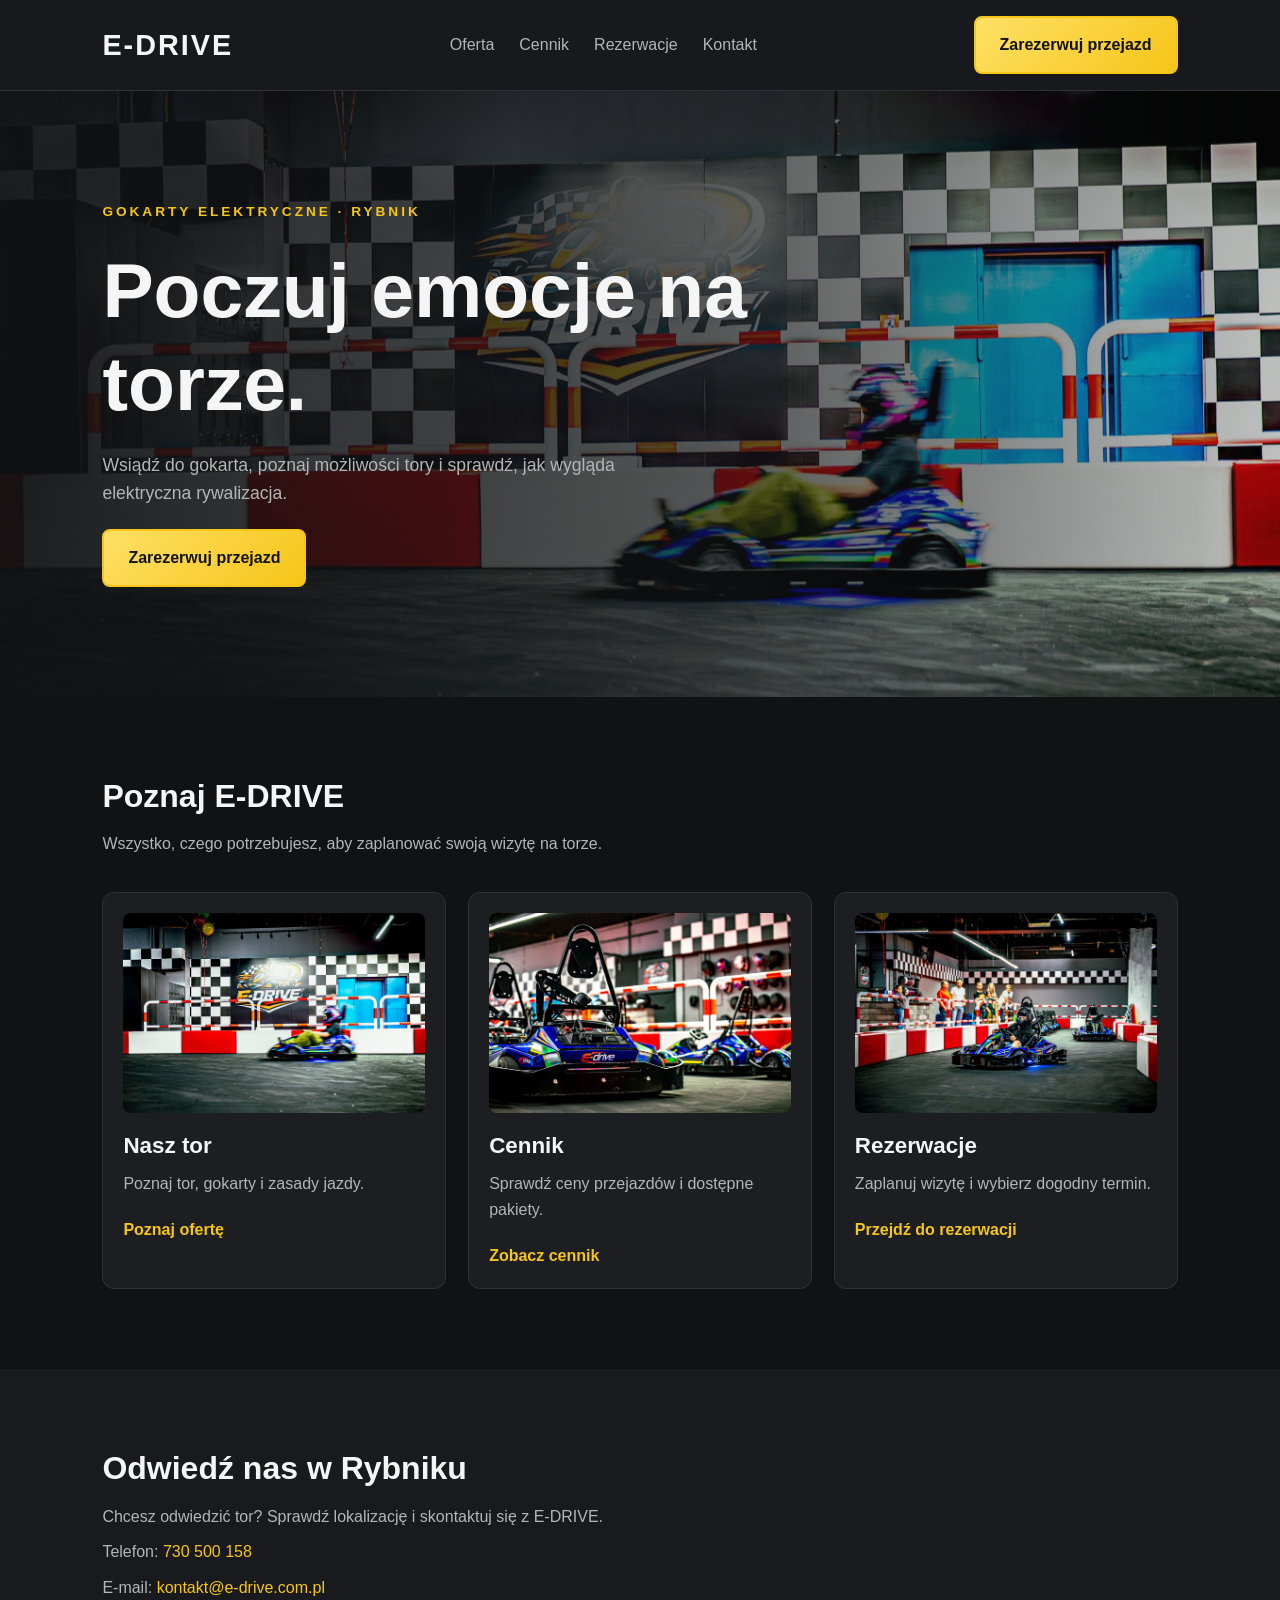
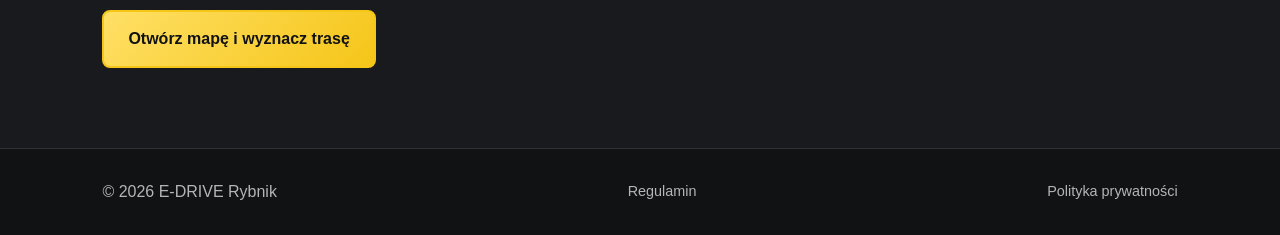
==== index.html @ 123399a1 "Add files via upload" ====
<!DOCTYPE html>
<html lang="pl">
<head>
    <meta charset="UTF-8">
    <meta name="viewport" content="width=device-width, initial-scale=1.0">

    <title>E-DRIVE Rybnik - Gokarty elektryczne</title>

    <meta name="description" content="Poznaj świat elektrycznych gokartów E-DRIVE w Rybniku. Sprawdź ofertę, cennik i zarezerwuj przejazd.">

    <link rel="stylesheet" href="style.css">
</head>
<body>
    <!-- NAWIGACJA -->
    <header>
        <nav>
            <a href="index.html" class="logo">E-DRIVE</a>

            <button
                class="menu-toggle"
                type="button"
                aria-expanded="false"
                aria-controls="main-menu"
            >
                ☰ Menu
            </button>

            <ul id="main-menu" class="nav-links">
                <li><a href="#oferta">Oferta</a></li>
                <li><a href="#cennik">Cennik</a></li>
                <li><a href="#rezerwacje">Rezerwacje</a></li>
                <li><a href="#kontakt">Kontakt</a></li>
            </ul>

            <a href="#rezerwacje" class="button">Zarezerwuj przejazd</a>
        </nav>
    </header>

    <!-- SEKCJA POWITALNA -->
    <main>
        <section class="hero">
            <p class="hero-label">GOKARTY ELEKTRYCZNE · RYBNIK</p>

            <h1>Poczuj emocje na torze.</h1>

            <p>
                Wsiądź do gokarta, poznaj możliwości tory
                i sprawdź, jak wygląda elektryczna rywalizacja.
            </p>

            <a href="#rezerwacje" class="button">Zarezerwuj przejazd</a>
        </section>

        <!-- NAJWAŻNIEJSZE INFORMACJE -->
        <section id="oferta">
            <h2>Poznaj E-DRIVE</h2>

            <p>
                Wszystko, czego potrzebujesz, aby zaplanować
                swoją wizytę na torze.
            </p>

            <div class="info-cards">

                <article class="card">
                    <img src="images/tor.jpg" alt="Tor gokartowy E-DRIVE">
                    <h3>Nasz tor</h3>
                    <p>
                        Poznaj tor, gokarty i zasady jazdy.
                    </p>
                    <a href="oferta.html">Poznaj ofertę</a>
                </article>

                <article class="card" id="cennik">
                    <img src="images/gokart.jpg" alt="Gokart elektryczny">
                    <h3>Cennik</h3>
                    <p>
                        Sprawdź ceny przejazdów i dostępne pakiety.
                    </p>
                    <a href="cennik.html">Zobacz cennik</a>
                </article>

                <article class="card" id="rezerwacje">
                    <img src="images/jazda.jpg" alt="Jazda gokartem na torze">
                    <h3>Rezerwacje</h3>
                    <p>
                        Zaplanuj wizytę i wybierz dogodny termin.
                    </p>
                    <a
                        href="https://e-drive.com.pl/rezerwacja"
                        target="_blank"
                        rel="noopener noreferrer"
                    >
                        Przejdź do rezerwacji
                    </a>
                </article>

            </div>
        </section>

        <!-- KONTAKT -->
        <section id="kontakt">
            <h2>Odwiedź nas w Rybniku</h2>

            <p>
                Chcesz odwiedzić tor? Sprawdź lokalizację
                i skontaktuj się z E-DRIVE.
            </p>

            <p>
                Telefon:
                <a href="tel:+48730500158">730 500 158</a>
            </p>

            <p>
                E-mail:
                <a href="mailto:kontakt@e-drive.com.pl">
                    kontakt@e-drive.com.pl
                </a>
            </p>

            <a
                href="https://www.google.com/maps/search/?api=1&query=E-DRIVE+Rybnik"
                class="button"
                target="_blank"
                rel="noopener noreferrer"
            >
                Otwórz mapę i wyznacz trasę
            </a>
        </section>
    </main>

    <!-- STOPKA -->
    <footer>
        <p>&copy; 2026 E-DRIVE Rybnik</p>

        <a href="regulamin.html">Regulamin</a>
        <a href="polityka-prywatności.html">Polityka prywatności</a>
    </footer>

    <script src="script.js"></script>
</body>
</html>
---- style.css ----
/* =================================
    1. USTAWIENIA GLOBALNE
================================= */

* {
    margin: 0;
    padding: 0;
    box-sizing: border-box;
}

:root {
    --color-bg: #111214;
    --color-surface: #1c1e22;
    --color-text: #f5f5f5;
    --color-muted: #b5b5b5;
    --color-accent: #f5c518;
    --color-dark: #111214;
}

html {
    scroll-behavior: smooth;
    scroll-padding-top: 100px;
}

body {
    font-family: Arial, Helvetica, sans-serif;
    background-color: var(--color-bg);
    color: var(--color-text);
    line-height: 1.6;
}

a {
    color: inherit;
    text-decoration: none;
}

section {
    padding: 80px 8%;
}

h1,
h2,
h3 {
    line-height: 1.2;
}

h2 {
    font-size: 2rem;
    margin-bottom: 16px;
}

p {
    color: var(--color-muted);
}


/* =================================
    2. NAGŁÓWEK I MENU
================================= */

header {
    background-color: #18191c;
    border-bottom: 1px solid #303136;
}

nav {
    min-height: 80px;
    padding: 16px 8%;
    display: flex;
    align-items: center;
    justify-content: space-between;
    gap: 30px;
}

.logo {
    font-size: 1.8rem;
    font-weight: 900;
    letter-spacing: 2px;
}

nav ul {
    list-style: none;
    display: flex;
    align-items: center;
    gap: 25px;
}

nav ul a {
    color: var(--color-muted);
    transition: color 0.2s;
}

nav ul a:hover {
    color: var(--color-accent);
}


/* =================================
    3. PRZYCISKI
================================= */

.button {
    display: inline-block;
    padding: 14px 24px;

    background: linear-gradient(
        135deg,
        #ffe066,
        var(--color-accent)
    );

    color: var(--color-dark);
    font-weight: 800;
    border: 2px solid var(--color-accent);
    border-radius: 8px;
    text-align: center;
    cursor: pointer;

    transition:
        transform 0.2s ease,
        box-shadow 0.2s ease,
        background-color 0.2s ease;
}

.button:hover {
    transform: translateY(-2px);
    box-shadow: 0 8px 20px rgba(245, 197, 24, 0.2);
}

.button:active {
    transform: translateY(0);
}

.button:focus-visible {
    outline: 3px solid white;
    outline-offset: 4px;
}


/* =================================
    4. SEKCJA POWITALNA
================================= */

.hero {
    min-height: 560px;
    padding: 110px 8%;

    display: flex;
    flex-direction: column;
    align-items: flex-start;
    justify-content: center;
    gap: 22px;

    background:
        linear-gradient(
            90deg,
            rgba(17, 18, 20, 0.95) 0%,
            rgba(17, 18, 20, 0.70) 55%,
            rgba(17, 18, 20, 0.25) 100%
        ),
        url("images/tor.jpg") center / cover no-repeat;
}

.hero-label {
    color: var(--color-accent);
    font-size: 0.85rem;
    font-weight: 700;
    letter-spacing: 3px;
}

.hero h1 {
    max-width: 750px;
    font-size: clamp(2.5rem, 6vw, 4.8rem);
    font-weight: 900;
}

.hero > p:not(.hero-label) {
    max-width: 580px;
    font-size: 1.1rem;
}


/* =================================
    5. KARTY INFORMACJI
================================= */

.info-cards {
    display: grid;
    grid-template-columns: repeat(3, minmax(0, 1fr));
    gap: 22px;
    margin-top: 35px;
}

.card {
    padding: 20px;
    background-color: var(--color-surface);
    border: 1px solid #303136;
    border-radius: 12px;
    overflow: hidden;

    transition:
        transform 0.25s ease,
        border-color 0.25s ease,
        box-shadow 0.25s ease;
}

.card:hover {
    transform: translateY(-5px);
    border-color: var(--color-accent);
    box-shadow: 0 12px 30px rgba(0, 0, 0, 0.25);
}

.card h3 {
    margin-bottom: 12px;
    font-size: 1.4rem;
}

.card p {
    margin-bottom: 20px;
}

.card a {
    color: var(--color-accent);
    font-weight: 700;
}


/* =================================
    6. KONTAKT
================================= */

#kontakt {
    background-color: #191a1e;
}

#kontakt p {
    margin-bottom: 10px;
}

#kontakt a:not(.button) {
    color: var(--color-accent);
}


/* =================================
    7. STOPKA
================================= */

footer {
    padding: 30px 8%;
    display: flex;
    justify-content: space-between;
    align-items: center;
    flex-wrap: wrap;
    gap: 15px;
    border-top: 1px solid #303136;
}

footer a {
    color: var(--color-muted);
    font-size: 0.9rem;
}

footer a:hover {
    color: var(--color-accent);
}


/* =================================
    8. TELEFONY I TABLETY
================================= */

@media (max-width: 900px) {
    nav {
        flex-wrap: wrap;
    }

    nav ul {
        gap: 15px;
        flex-wrap: wrap;
    }

    .info-cards {
        grid-template-columns: repeat(2, minmax(0, 1fr));
    }
}

@media (max-width: 600px) {
    nav {
        padding: 20px 6%;
        gap: 18px;
    }

    nav ul {
        width: 100%;
        gap: 12px 18px;
    }

    nav ul a {
        font-size: 0.9rem;
    }

    nav > .button {
        width: 100%;
    }

    .hero {
        min-height: 400px;
        padding: 75px 6%;
    }

    .hero h1 {
        font-size: 2.6rem;
    }

    section {
        padding: 55px 6%;
    }

    .info-card {
        grid-template-columns: 1fr;
    }

    footer {
        padding: 25px 6%;
        flex-direction: column;
        align-items: flex-start;
    }
}

/* Przycisk menu - domyślnie ukryty na komputerach */
.menu-toggle {
    display: none;
    padding: 10px 14px;
    background: transparent;
    color: var(--color-text);
    border: 1px solid #45464b;
    border-radius: 5px;
    font-size: 1rem;
    cursor: pointer;
}

/* Nawigacja na telefonach */
@media (max-width: 600px) {
    nav {
        position: relative;
        padding: 20px 6%;
        display: flex;
        flex-wrap: wrap;
        justify-content: space-between;
        gap: 16px;
    }

    .menu-toggle {
        display: block;
    }

    nav ul.nav-links {
        display: none;
        width: 100%;
        flex-direction: column;
        align-items: flex-start;
        gap: 0;
        order: 3;
    }

    nav ul.nav-links.is-open {
        display: flex;
    }

    nav ul.nav-links li {
        width: 100%;
    }

    nav ul.nav-links a {
        display: block;
        width: 100%;
        padding: 12px 0;
    }

    nav > .button {
        width: 100%;
        order: 4;
    }
}

/* TEST MENU */
@media (max-width: 600px) {
    nav ul.nav-links.is-open {
        display: flex !important;
        flex-direction: column;
        width: 100%;
        background-color: #1c1e22;
        padding: 15px;
    }
}

/* Zdjęcia w kartach */
.card img {
    display: block;
    width: 100%;
    height: 200px;
    object-fit: cover;
    border-radius: 8px;
    margin-bottom: 20px;
}
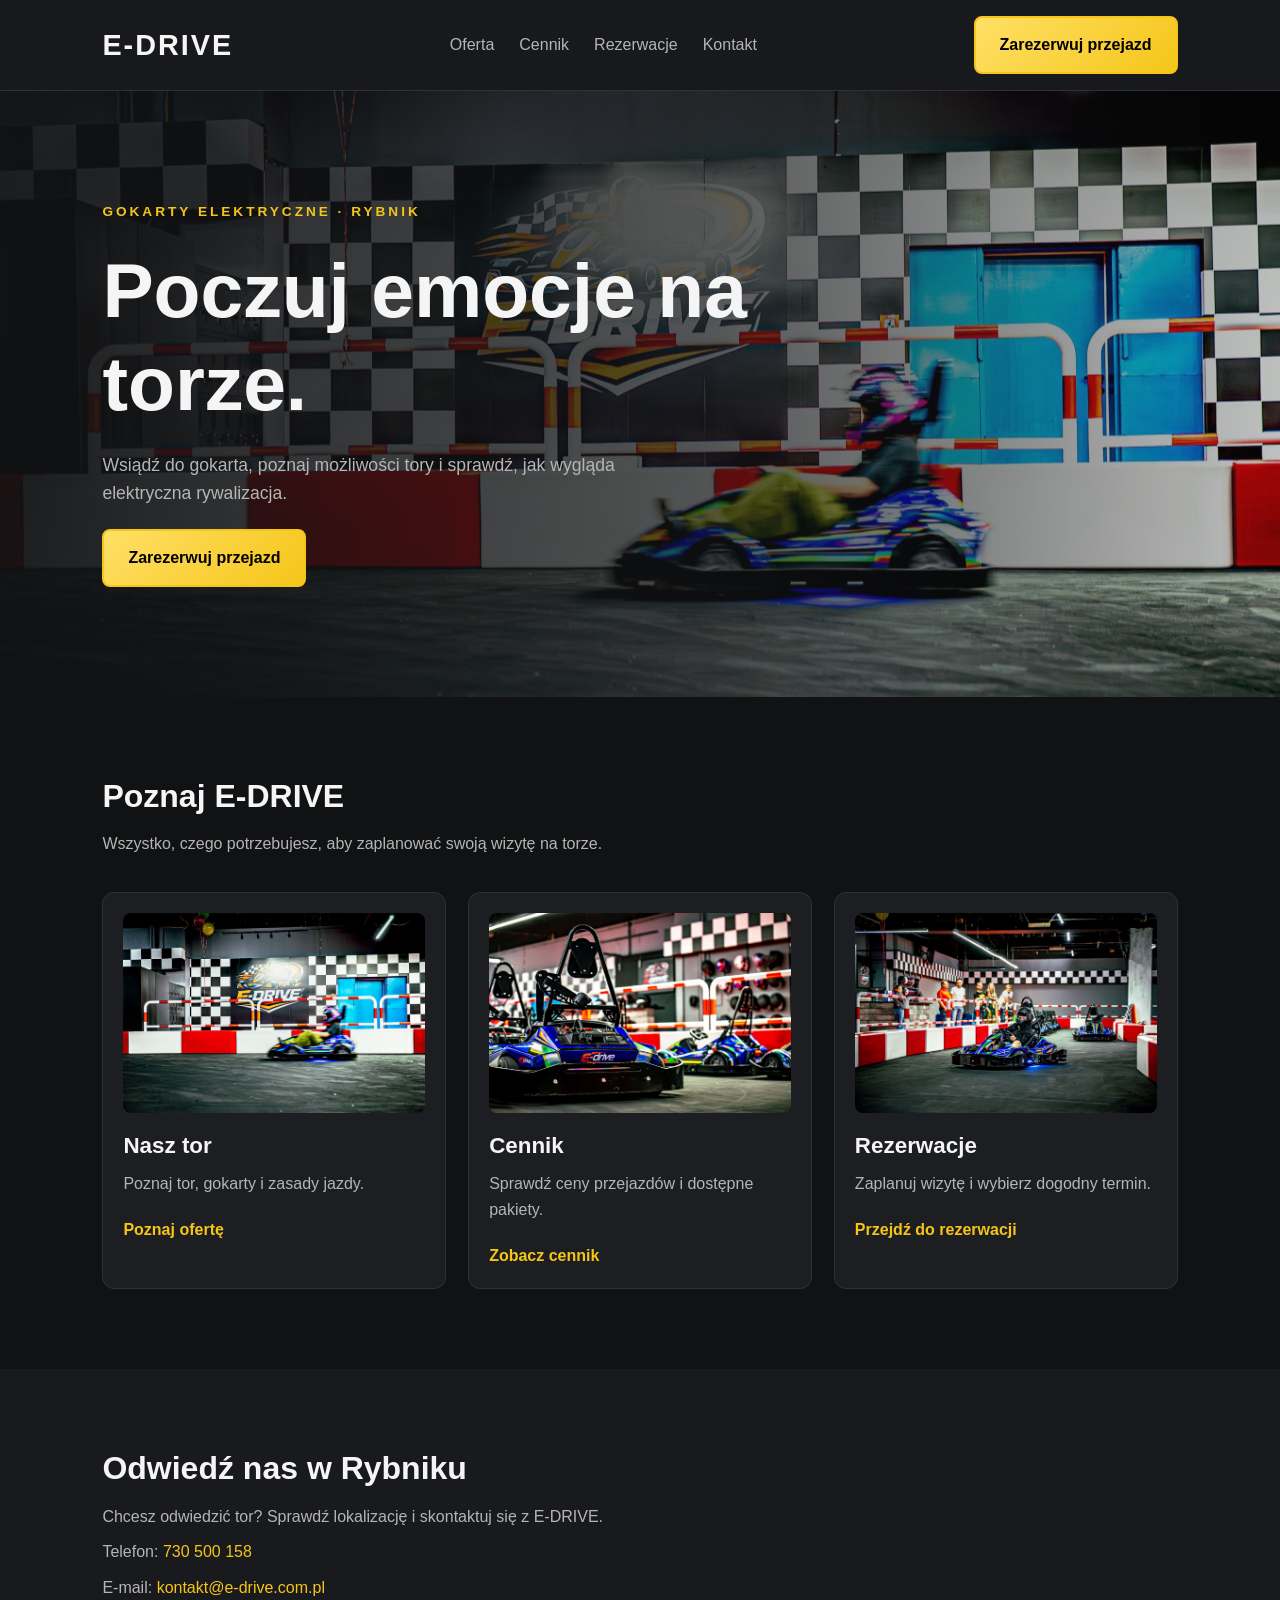
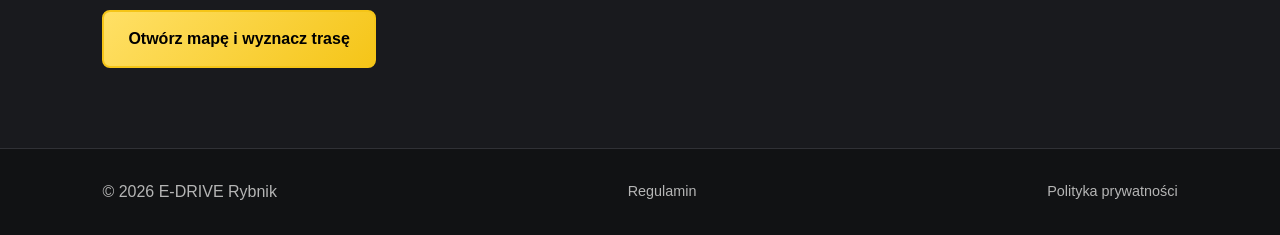
==== commit 498be4e5: "Add files via upload" ====
--- a/index.html
+++ b/index.html
@@ -27,7 +27,7 @@
 
             <ul id="main-menu" class="nav-links">
                 <li><a href="#oferta">Oferta</a></li>
-                <li><a href="#cennik">Cennik</a></li>
+                <li><a href="cennik.html">Cennik</a></li>
                 <li><a href="#rezerwacje">Rezerwacje</a></li>
                 <li><a href="#kontakt">Kontakt</a></li>
             </ul>
--- a/style.css
+++ b/style.css
@@ -403,4 +403,49 @@
     object-fit: cover;
     border-radius: 8px;
     margin-bottom: 20px;
+}
+
+/* CENNIK */
+
+.pricing-intro {
+    margin-bottom: 30px;
+}
+
+.price-list {
+    list-style: none;
+    margin: 22px 0;
+}
+
+.price-list li {
+    display: flex;
+    justify-content: space-between;
+    align-items: center;
+    gap: 12px;
+    padding: 12px 0;
+    border-bottom: 1px solid #383a40;
+}
+
+.price-list strong {
+    color: var(--color-accent);
+    white-space: nowrap;
+    font-size: 1.1rem;
+}
+
+.price-list + .button {
+    margin-top: 8px;
+}
+
+.passes-heading {
+    margin-top: 55px;
+}
+
+.pricing-note {
+    margin: 30px 0 15px;
+    font-size: 0.95rem;
+}
+
+.button,
+a.button,
+button {
+    color: #000000 !important;
 }
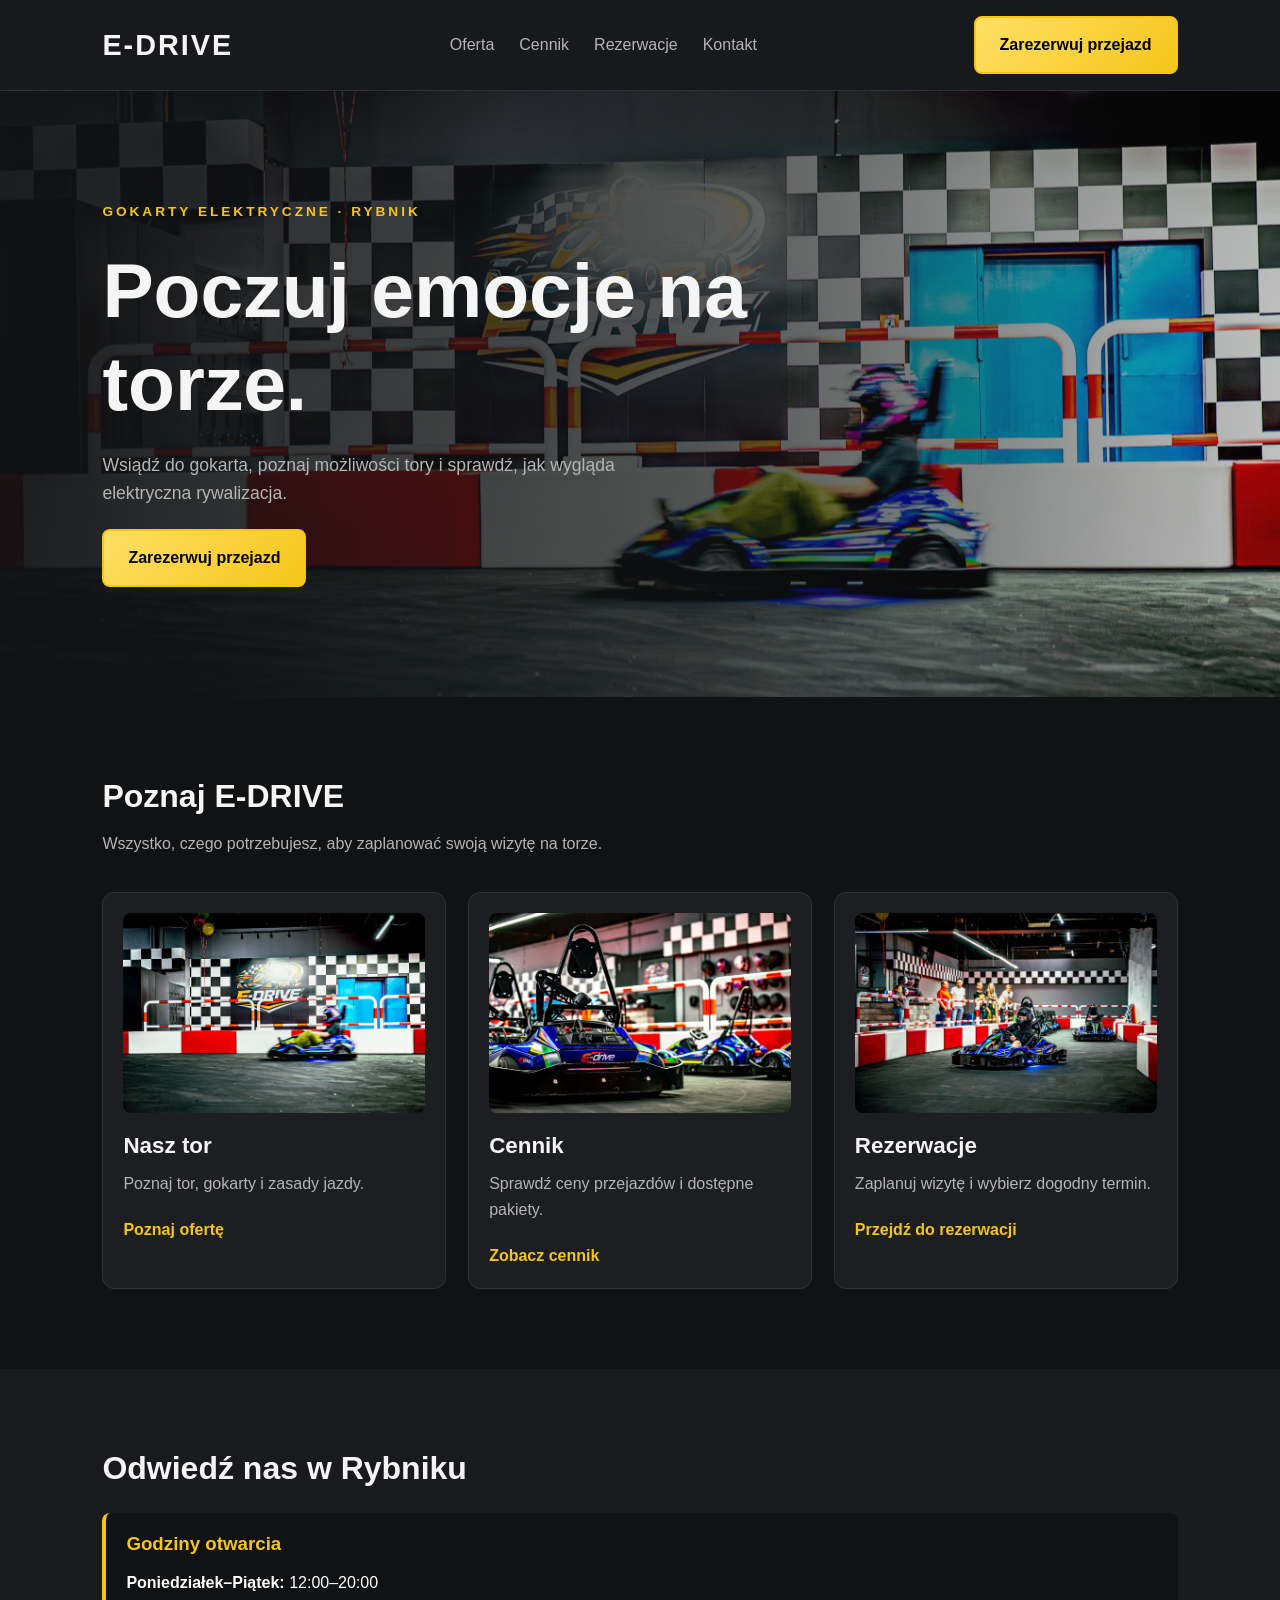
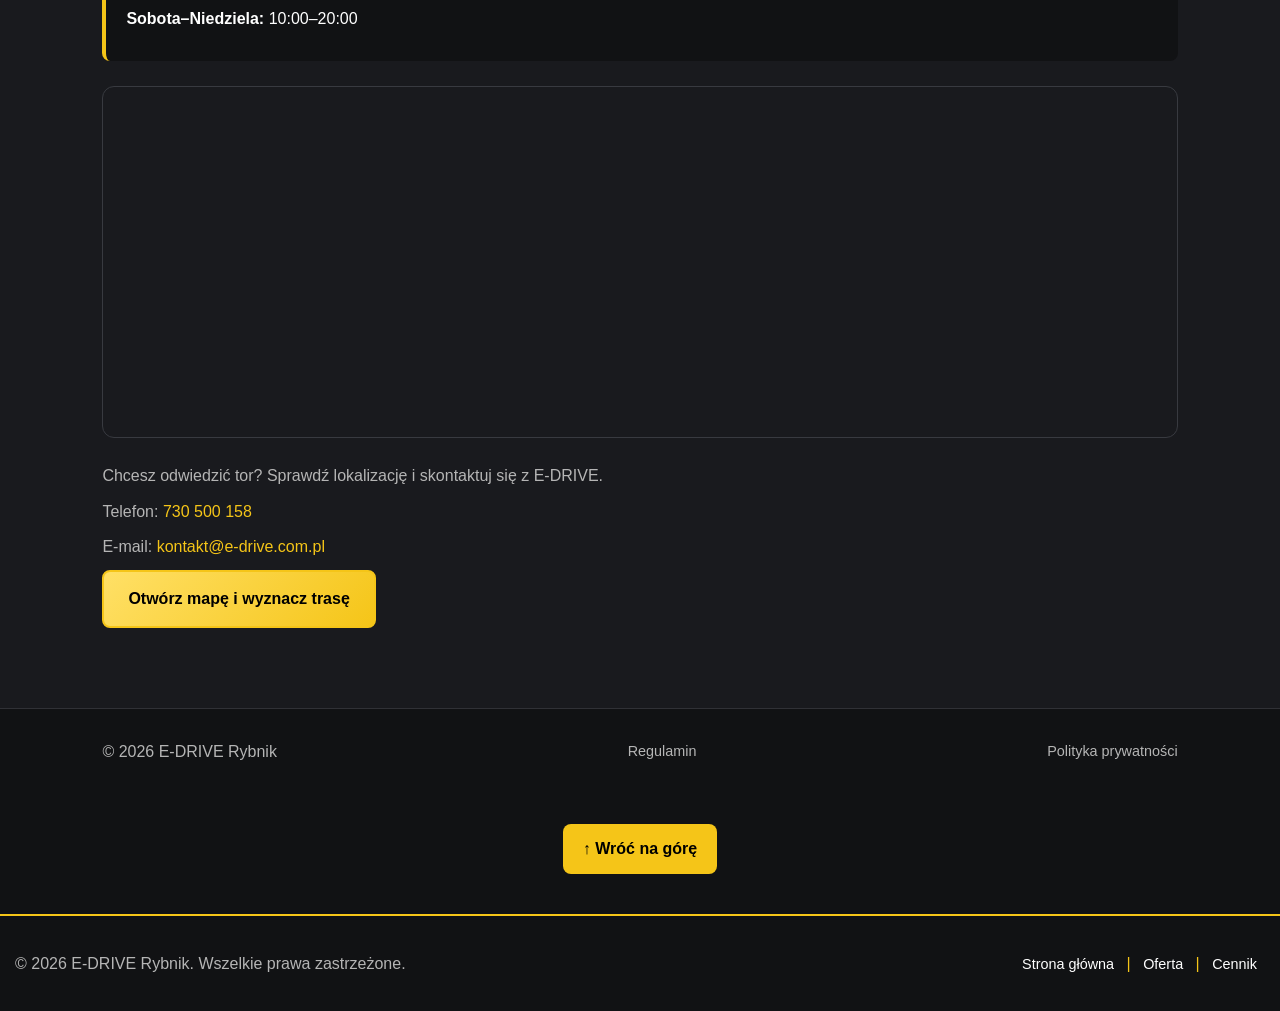
==== commit 86f0f3cf: "Add files via upload" ====
--- a/index.html
+++ b/index.html
@@ -4,13 +4,15 @@
     <meta charset="UTF-8">
     <meta name="viewport" content="width=device-width, initial-scale=1.0">
 
-    <title>E-DRIVE Rybnik - Gokarty elektryczne</title>
+    <title>E-DRIVE Rybnik – Gokarty elektryczne i tor kartingowy</title>
 
-    <meta name="description" content="Poznaj świat elektrycznych gokartów E-DRIVE w Rybniku. Sprawdź ofertę, cennik i zarezerwuj przejazd.">
+    <meta name="description" content="E-DRIVE Rybnik – poczuj emocje na torze gokartów elektrycznych. Sprawdź ofertę, cennik, godziny otwarcia i zarezerwuj przejazd.">
 
     <link rel="stylesheet" href="style.css">
+
+    <link rel="icon" type="image/png" href="images/logo.png">
 </head>
-<body>
+<body id="top">
     <!-- NAWIGACJA -->
     <header>
         <nav>
@@ -28,7 +30,7 @@
             <ul id="main-menu" class="nav-links">
                 <li><a href="#oferta">Oferta</a></li>
                 <li><a href="cennik.html">Cennik</a></li>
-                <li><a href="#rezerwacje">Rezerwacje</a></li>
+                <li><a href="#oferta">Rezerwacje</a></li>
                 <li><a href="#kontakt">Kontakt</a></li>
             </ul>
 
@@ -80,7 +82,7 @@
                     <a href="cennik.html">Zobacz cennik</a>
                 </article>
 
-                <article class="card" id="rezerwacje">
+                <article class="card">
                     <img src="images/jazda.jpg" alt="Jazda gokartem na torze">
                     <h3>Rezerwacje</h3>
                     <p>
@@ -101,6 +103,33 @@
         <!-- KONTAKT -->
         <section id="kontakt">
             <h2>Odwiedź nas w Rybniku</h2>
+
+            <div class="opening-hours">
+                <h3>Godziny otwarcia</h3>
+
+                <p>
+                    <strong>Poniedziałek–Piątek:</strong>
+                    12:00–20:00
+                </p>
+
+                <p>
+                    <strong>Sobota–Niedziela:</strong>
+                    10:00–20:00
+                </p>
+            </div>
+
+            <div class="map-container">
+                <iframe
+                    src="https://maps.google.com/maps?q=E-DRIVE%20Rybnik&t=&z=14&ie=UTF8&iwloc=&output=embed"
+                    width="100%"
+                    height="350"
+                    style="border:0;"
+                    allowfullscreen=""
+                    loading="lazy"
+                    referrerpolicy="no-referrer-when-downgrade"
+                    title="Mapa dojazdu do E-DRIVE w Rybniku">
+                </iframe>
+            </div>
 
             <p>
                 Chcesz odwiedzić tor? Sprawdź lokalizację
@@ -138,6 +167,17 @@
         <a href="polityka-prywatności.html">Polityka prywatności</a>
     </footer>
 
+    <a href="#top" class="back-to-top">↑ Wróć na górę</a>
+    <footer class="site-footer">
+        <p>&copy; 2026 E-DRIVE Rybnik. Wszelkie prawa zastrzeżone.</p>
+        <p>
+            <a href="index.html">Strona główna</a>
+            <span>|</span>
+            <a href="oferta.html">Oferta</a>
+            <span>|</span>
+            <a href="cennik.html">Cennik</a>
+        </p>
+    </footer>
     <script src="script.js"></script>
 </body>
 </html>
--- a/style.css
+++ b/style.css
@@ -448,4 +448,123 @@
 a.button,
 button {
     color: #000000 !important;
+}
+
+@media (max-width: 600px) {
+    .pricing .info-cards {
+        display: grid !important;
+        grid-template-columns: 1fr !important;
+        gap: 20px;
+    }
+
+    .pricing .info-cards .card {
+        width: 100%;
+        box-sizing: border-box;
+    }
+
+    .price-list li {
+        font-size: 0.95rem;
+    }
+}
+
+.info-cards .card {
+    transition: transform 0.2s ease, box-shadow 0.2s ease;
+}
+
+.info-cards .card:hover {
+    transform: translateY(-5px);
+    box-shadow: 0 10px 25px rgba(0, 0, 0, 0.25);
+}
+
+nav > .button {
+    background-color: var(--color-accent);
+    color: #000000 !important;
+    font-weight: 700;
+    text-decoration: none;
+    transition: transform 0.2s ease;
+}
+
+nav > .button:hover {
+    transform: translateY(-2px);
+}
+
+.opening-hours {
+    margin: 25px 0;
+    padding: 20px;
+    background-color: var(--color-dark);
+    border-left: 4px solid var(--color-accent);
+    border-radius: 8px;
+}
+
+.opening-hours h3 {
+    margin-bottom: 15px;
+    color: var(--color-accent);
+}
+
+.opening-hours p {
+    margin: 8px 0;
+    color: #ffffff;
+}
+
+.opening-hours strong {
+    color: #ffffff;
+}
+
+.map-container {
+    width: 100%;
+    margin: 25px 0;
+    overflow: hidden;
+    border-radius: 12px;
+    border: 1px solid #383a40;
+}
+
+.map-container iframe {
+    display: block;
+    width: 100%;
+    height: 350px;
+}
+
+.back-to-top {
+    display: block;
+    width: fit-content;
+    margin: 30px auto;
+    padding: 12px 20px;
+    background-color: var(--color-accent);
+    color: #000000 !important;
+    text-decoration: none;
+    font-weight: 700;
+    border-radius: 8px;
+    transition: transform 0.2s ease;
+}
+
+.back-to-top:hover {
+    transform: translateY(-3px);
+}
+
+.site-footer {
+    padding: 25px 15px;
+    margin-top: 40px;
+    background-color: var(--color-dark);
+    border-top: 2px solid var(--color-accent);
+    text-align: center;
+    color: #ffffff;
+}
+
+.site-footer p {
+    margin: 10px 0;
+}
+
+.site-footer a {
+    color: #ffffff;
+    text-decoration: none;
+    margin: 0 8px;
+    transition: color 0.2s ease;
+}
+
+.site-footer a:hover {
+    color: var(--color-accent);
+}
+
+.site-footer span {
+    color: var(--color-accent);
 }
